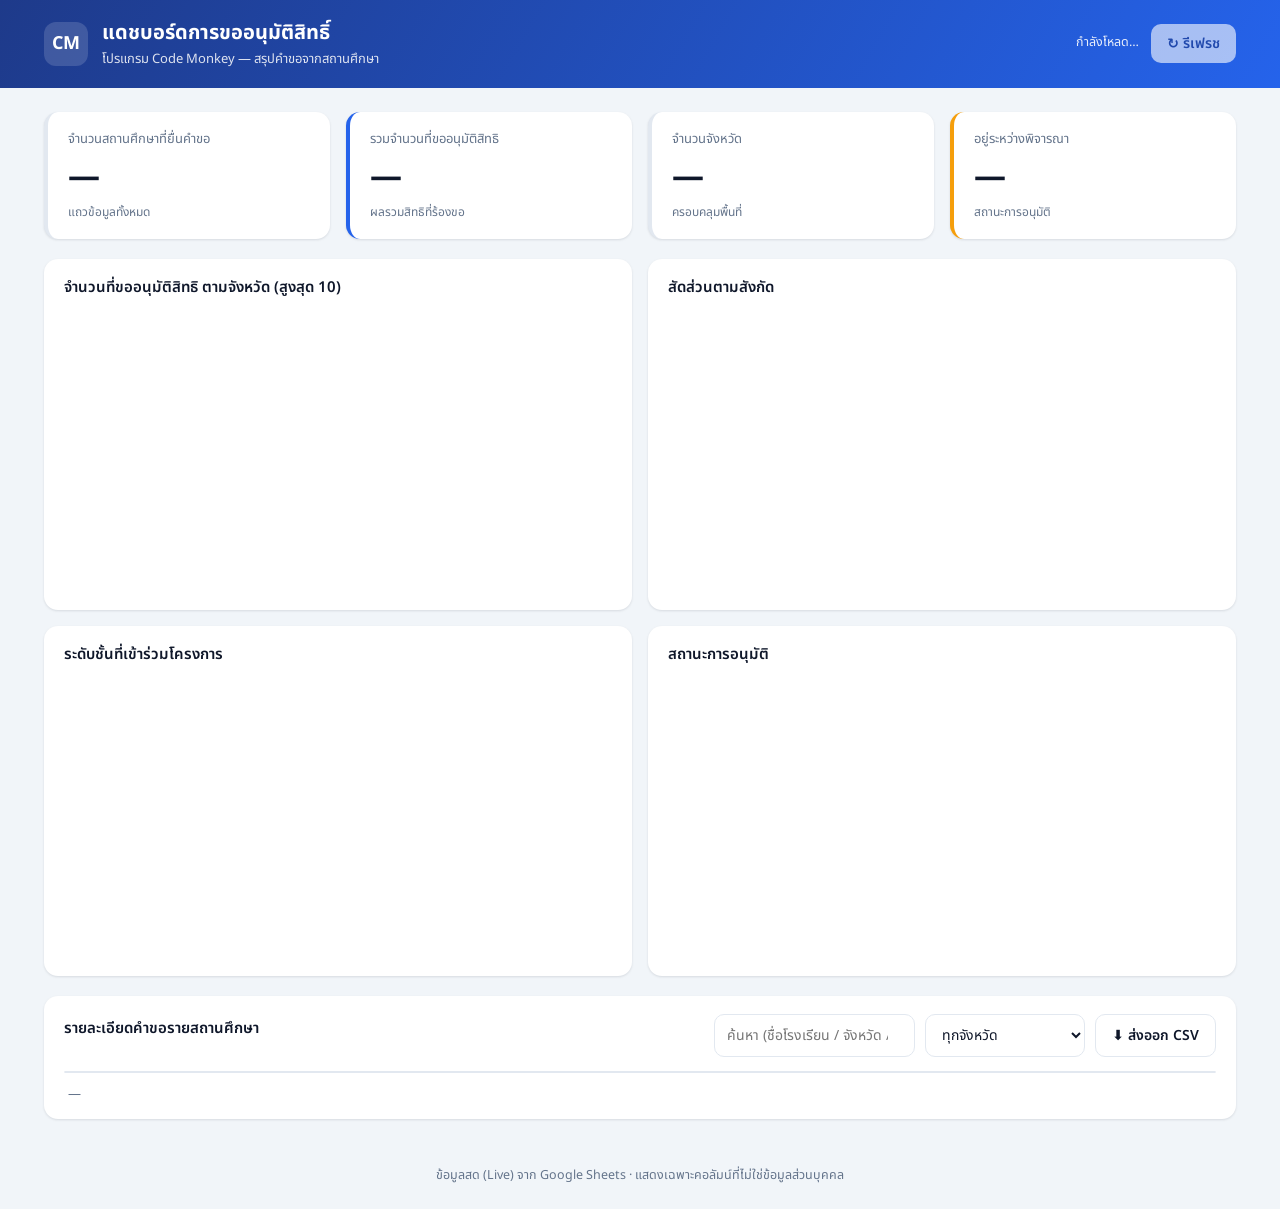
==== index.html @ 5d995e4c "Code Monkey approval dashboard: live Google Sheets view + hardened EC2 deploy kit" ====
<!DOCTYPE html>
<html lang="th">
<head>
  <meta charset="UTF-8" />
  <meta name="viewport" content="width=device-width, initial-scale=1.0" />
  <meta name="referrer" content="no-referrer" />
  <title>แดชบอร์ดการขออนุมัติสิทธิ์ โปรแกรม Code Monkey</title>
  <link rel="preconnect" href="https://fonts.googleapis.com" />
  <link rel="preconnect" href="https://fonts.gstatic.com" crossorigin />
  <link href="https://fonts.googleapis.com/css2?family=Noto+Sans+Thai:wght@400;500;600;700&display=swap" rel="stylesheet" />
  <link rel="stylesheet" href="assets/css/styles.css" />
</head>
<body>
  <header class="topbar">
    <div class="topbar-inner">
      <div class="brand">
        <div class="brand-mark">CM</div>
        <div>
          <h1>แดชบอร์ดการขออนุมัติสิทธิ์</h1>
          <p class="subtitle">โปรแกรม Code Monkey — สรุปคำขอจากสถานศึกษา</p>
        </div>
      </div>
      <div class="topbar-actions">
        <span id="lastUpdated" class="last-updated">กำลังโหลด…</span>
        <button id="refreshBtn" class="btn" type="button" title="ดึงข้อมูลล่าสุด">↻ รีเฟรช</button>
      </div>
    </div>
  </header>

  <main class="container">
    <section id="statusBanner" class="banner" hidden></section>

    <!-- KPI cards -->
    <section class="kpi-grid" aria-label="สรุปภาพรวม">
      <div class="kpi-card">
        <div class="kpi-label">จำนวนสถานศึกษาที่ยื่นคำขอ</div>
        <div class="kpi-value" id="kpiSchools">—</div>
        <div class="kpi-foot">แถวข้อมูลทั้งหมด</div>
      </div>
      <div class="kpi-card accent">
        <div class="kpi-label">รวมจำนวนที่ขออนุมัติสิทธิ</div>
        <div class="kpi-value" id="kpiSeats">—</div>
        <div class="kpi-foot">ผลรวมสิทธิที่ร้องขอ</div>
      </div>
      <div class="kpi-card">
        <div class="kpi-label">จำนวนจังหวัด</div>
        <div class="kpi-value" id="kpiProvinces">—</div>
        <div class="kpi-foot">ครอบคลุมพื้นที่</div>
      </div>
      <div class="kpi-card warn">
        <div class="kpi-label">อยู่ระหว่างพิจารณา</div>
        <div class="kpi-value" id="kpiPending">—</div>
        <div class="kpi-foot">สถานะการอนุมัติ</div>
      </div>
    </section>

    <!-- Charts -->
    <section class="chart-grid">
      <div class="panel">
        <h2>จำนวนที่ขออนุมัติสิทธิ ตามจังหวัด (สูงสุด 10)</h2>
        <div class="chart-wrap"><canvas id="chartProvince"></canvas></div>
      </div>
      <div class="panel">
        <h2>สัดส่วนตามสังกัด</h2>
        <div class="chart-wrap"><canvas id="chartAffiliation"></canvas></div>
      </div>
      <div class="panel">
        <h2>ระดับชั้นที่เข้าร่วมโครงการ</h2>
        <div class="chart-wrap"><canvas id="chartGrade"></canvas></div>
      </div>
      <div class="panel">
        <h2>สถานะการอนุมัติ</h2>
        <div class="chart-wrap"><canvas id="chartStatus"></canvas></div>
      </div>
    </section>

    <!-- Table -->
    <section class="panel table-panel">
      <div class="table-toolbar">
        <h2>รายละเอียดคำขอรายสถานศึกษา</h2>
        <div class="table-controls">
          <input id="searchBox" class="input" type="search" placeholder="ค้นหา (ชื่อโรงเรียน / จังหวัด / อำเภอ)…" />
          <select id="provinceFilter" class="input">
            <option value="">ทุกจังหวัด</option>
          </select>
          <button id="exportBtn" class="btn ghost" type="button">⬇ ส่งออก CSV</button>
        </div>
      </div>
      <div class="table-scroll">
        <table id="dataTable">
          <thead><tr id="tableHead"></tr></thead>
          <tbody id="tableBody"></tbody>
        </table>
      </div>
      <div class="table-foot">
        <span id="rowCount">—</span>
      </div>
    </section>
  </main>

  <footer class="sitefoot">
    <span>ข้อมูลสด (Live) จาก Google Sheets · แสดงเฉพาะคอลัมน์ที่ไม่ใช่ข้อมูลส่วนบุคคล</span>
  </footer>

  <!-- Self-hosted vendor libraries (no third-party runtime dependency) -->
  <script src="vendor/papaparse.min.js"></script>
  <script src="vendor/chart.umd.js"></script>
  <script src="assets/js/config.js"></script>
  <script src="assets/js/app.js"></script>
</body>
</html>
---- assets/css/styles.css ----
:root {
  --bg: #f1f5f9;
  --panel: #ffffff;
  --ink: #0f172a;
  --muted: #64748b;
  --line: #e2e8f0;
  --brand: #2563eb;
  --brand-dark: #1e3a8a;
  --warn: #f59e0b;
  --ok: #16a34a;
  --shadow: 0 1px 3px rgba(15, 23, 42, .08), 0 1px 2px rgba(15, 23, 42, .04);
  --radius: 14px;
}

* { box-sizing: border-box; }
html, body { margin: 0; padding: 0; }
body {
  font-family: 'Noto Sans Thai', system-ui, sans-serif;
  background: var(--bg);
  color: var(--ink);
  line-height: 1.5;
}

/* Topbar */
.topbar { background: linear-gradient(120deg, var(--brand-dark), var(--brand)); color: #fff; }
.topbar-inner {
  max-width: 1240px; margin: 0 auto; padding: 18px 24px;
  display: flex; align-items: center; justify-content: space-between; gap: 16px; flex-wrap: wrap;
}
.brand { display: flex; align-items: center; gap: 14px; }
.brand-mark {
  width: 44px; height: 44px; border-radius: 12px; background: rgba(255,255,255,.15);
  display: grid; place-items: center; font-weight: 700; letter-spacing: .5px; font-size: 18px;
}
.topbar h1 { font-size: 20px; margin: 0; font-weight: 700; }
.subtitle { margin: 2px 0 0; font-size: 13px; opacity: .85; }
.topbar-actions { display: flex; align-items: center; gap: 12px; }
.last-updated { font-size: 12.5px; opacity: .9; }

/* Buttons + inputs */
.btn {
  border: 0; background: #fff; color: var(--brand-dark); font-weight: 600;
  padding: 9px 16px; border-radius: 10px; cursor: pointer; font-family: inherit; font-size: 14px;
  transition: transform .05s ease, box-shadow .15s ease;
}
.btn:hover { box-shadow: var(--shadow); }
.btn:active { transform: translateY(1px); }
.btn:disabled { opacity: .6; cursor: default; }
.btn.ghost { background: transparent; border: 1px solid var(--line); color: var(--ink); }
.input {
  font-family: inherit; font-size: 14px; padding: 9px 12px; border: 1px solid var(--line);
  border-radius: 10px; background: #fff; color: var(--ink); min-width: 160px;
}
.input:focus { outline: 2px solid rgba(37,99,235,.35); border-color: var(--brand); }

/* Layout */
.container { max-width: 1240px; margin: 0 auto; padding: 24px; }

.banner { padding: 12px 16px; border-radius: 10px; margin-bottom: 18px; font-size: 14px; }
.banner.info { background: #eff6ff; color: #1e40af; border: 1px solid #bfdbfe; }
.banner.error { background: #fef2f2; color: #991b1b; border: 1px solid #fecaca; }

/* KPI */
.kpi-grid { display: grid; grid-template-columns: repeat(4, 1fr); gap: 16px; margin-bottom: 20px; }
.kpi-card { background: var(--panel); border-radius: var(--radius); padding: 18px 20px; box-shadow: var(--shadow); border-left: 4px solid var(--line); }
.kpi-card.accent { border-left-color: var(--brand); }
.kpi-card.warn { border-left-color: var(--warn); }
.kpi-label { font-size: 13px; color: var(--muted); }
.kpi-value { font-size: 32px; font-weight: 700; margin: 4px 0 2px; }
.kpi-foot { font-size: 12px; color: var(--muted); }

/* Panels + charts */
.panel { background: var(--panel); border-radius: var(--radius); padding: 18px 20px; box-shadow: var(--shadow); }
.panel h2 { font-size: 15px; margin: 0 0 12px; font-weight: 600; }
.chart-grid { display: grid; grid-template-columns: repeat(2, 1fr); gap: 16px; margin-bottom: 20px; }
.chart-wrap { position: relative; height: 280px; }

/* Table */
.table-panel { padding-bottom: 8px; }
.table-toolbar { display: flex; align-items: center; justify-content: space-between; gap: 12px; flex-wrap: wrap; margin-bottom: 14px; }
.table-controls { display: flex; gap: 10px; flex-wrap: wrap; }
.table-scroll { overflow: auto; border: 1px solid var(--line); border-radius: 12px; max-height: 620px; }
table { border-collapse: collapse; width: 100%; font-size: 13.5px; white-space: nowrap; }
thead th {
  position: sticky; top: 0; z-index: 2; background: #f8fafc; text-align: left;
  padding: 11px 14px; border-bottom: 2px solid var(--line); font-weight: 600; color: #334155;
}
th.sortable { cursor: pointer; user-select: none; }
th.sortable:hover { background: #eef2f7; }
tbody td { padding: 10px 14px; border-bottom: 1px solid var(--line); }
tbody tr:nth-child(even) { background: #fbfcfe; }
tbody tr:hover { background: #eff6ff; }
td.num { text-align: right; font-variant-numeric: tabular-nums; font-weight: 600; }
td.empty { text-align: center; color: var(--muted); padding: 28px; }
.pill { display: inline-block; padding: 3px 10px; border-radius: 999px; font-size: 12.5px; font-weight: 600; }
.pill.pending { background: #fef3c7; color: #92400e; }
.table-foot { padding: 12px 4px 6px; font-size: 13px; color: var(--muted); }

.sitefoot { text-align: center; color: var(--muted); font-size: 12.5px; padding: 24px; }

/* Responsive */
@media (max-width: 900px) {
  .kpi-grid { grid-template-columns: repeat(2, 1fr); }
  .chart-grid { grid-template-columns: 1fr; }
}
@media (max-width: 520px) {
  .kpi-grid { grid-template-columns: 1fr; }
  .topbar h1 { font-size: 17px; }
}
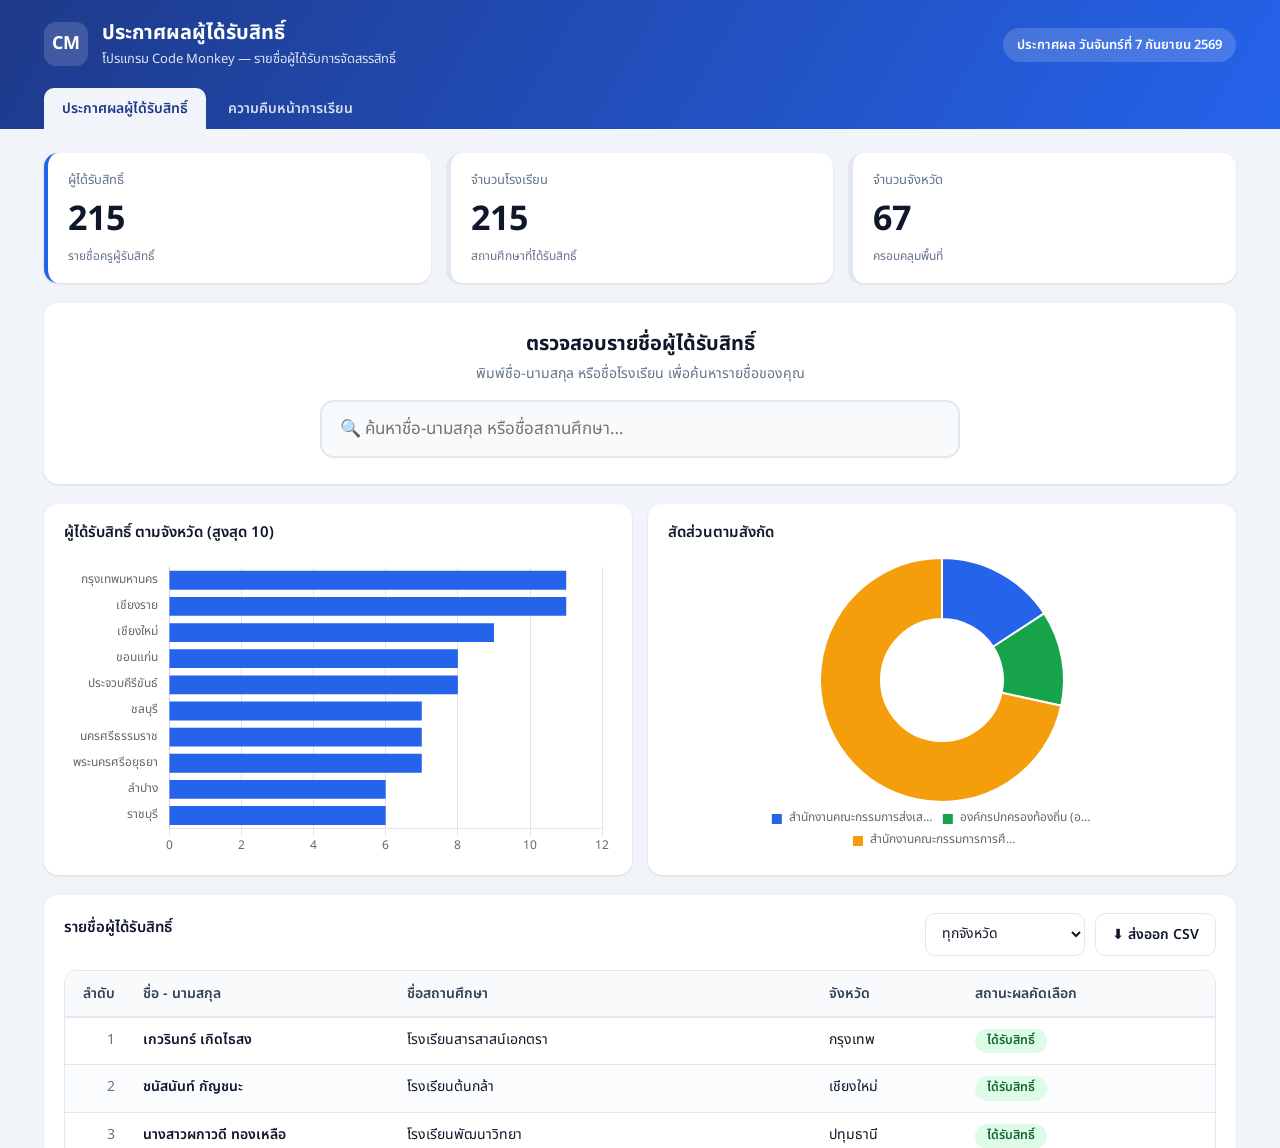
==== commit 20d917b8: "Make results the home page, add tab nav, remove Google Sheet dashboard - / now redirects to results/" ====
--- a/index.html
+++ b/index.html
@@ -4,108 +4,11 @@
   <meta charset="UTF-8" />
   <meta name="viewport" content="width=device-width, initial-scale=1.0" />
   <meta name="referrer" content="no-referrer" />
-  <title>แดชบอร์ดการขออนุมัติสิทธิ์ โปรแกรม Code Monkey</title>
-  <link rel="preconnect" href="https://fonts.googleapis.com" />
-  <link rel="preconnect" href="https://fonts.gstatic.com" crossorigin />
-  <link href="https://fonts.googleapis.com/css2?family=Noto+Sans+Thai:wght@400;500;600;700&display=swap" rel="stylesheet" />
-  <link rel="stylesheet" href="assets/css/styles.css" />
+  <!-- Home opens the winners announcement; it links to the progress page via its tab bar. -->
+  <meta http-equiv="refresh" content="0; url=results/" />
+  <title>โปรแกรม Code Monkey</title>
 </head>
 <body>
-  <header class="topbar">
-    <div class="topbar-inner">
-      <div class="brand">
-        <div class="brand-mark">CM</div>
-        <div>
-          <h1>แดชบอร์ดการขออนุมัติสิทธิ์</h1>
-          <p class="subtitle">โปรแกรม Code Monkey — สรุปคำขอจากสถานศึกษา</p>
-        </div>
-      </div>
-      <div class="topbar-actions">
-        <span id="lastUpdated" class="last-updated">กำลังโหลด…</span>
-        <button id="refreshBtn" class="btn" type="button" title="ดึงข้อมูลล่าสุด">↻ รีเฟรช</button>
-      </div>
-    </div>
-  </header>
-
-  <main class="container">
-    <section id="statusBanner" class="banner" hidden></section>
-
-    <!-- KPI cards -->
-    <section class="kpi-grid" aria-label="สรุปภาพรวม">
-      <div class="kpi-card">
-        <div class="kpi-label">จำนวนสถานศึกษาที่ยื่นคำขอ</div>
-        <div class="kpi-value" id="kpiSchools">—</div>
-        <div class="kpi-foot">แถวข้อมูลทั้งหมด</div>
-      </div>
-      <div class="kpi-card accent">
-        <div class="kpi-label">รวมจำนวนที่ขออนุมัติสิทธิ</div>
-        <div class="kpi-value" id="kpiSeats">—</div>
-        <div class="kpi-foot">ผลรวมสิทธิที่ร้องขอ</div>
-      </div>
-      <div class="kpi-card">
-        <div class="kpi-label">จำนวนจังหวัด</div>
-        <div class="kpi-value" id="kpiProvinces">—</div>
-        <div class="kpi-foot">ครอบคลุมพื้นที่</div>
-      </div>
-      <div class="kpi-card warn">
-        <div class="kpi-label">อยู่ระหว่างพิจารณา</div>
-        <div class="kpi-value" id="kpiPending">—</div>
-        <div class="kpi-foot">สถานะการอนุมัติ</div>
-      </div>
-    </section>
-
-    <!-- Charts -->
-    <section class="chart-grid">
-      <div class="panel">
-        <h2>จำนวนที่ขออนุมัติสิทธิ ตามจังหวัด (สูงสุด 10)</h2>
-        <div class="chart-wrap"><canvas id="chartProvince"></canvas></div>
-      </div>
-      <div class="panel">
-        <h2>สัดส่วนตามสังกัด</h2>
-        <div class="chart-wrap"><canvas id="chartAffiliation"></canvas></div>
-      </div>
-      <div class="panel">
-        <h2>ระดับชั้นที่เข้าร่วมโครงการ</h2>
-        <div class="chart-wrap"><canvas id="chartGrade"></canvas></div>
-      </div>
-      <div class="panel">
-        <h2>สถานะการอนุมัติ</h2>
-        <div class="chart-wrap"><canvas id="chartStatus"></canvas></div>
-      </div>
-    </section>
-
-    <!-- Table -->
-    <section class="panel table-panel">
-      <div class="table-toolbar">
-        <h2>รายละเอียดคำขอรายสถานศึกษา</h2>
-        <div class="table-controls">
-          <input id="searchBox" class="input" type="search" placeholder="ค้นหา (ชื่อโรงเรียน / จังหวัด / อำเภอ)…" />
-          <select id="provinceFilter" class="input">
-            <option value="">ทุกจังหวัด</option>
-          </select>
-          <button id="exportBtn" class="btn ghost" type="button">⬇ ส่งออก CSV</button>
-        </div>
-      </div>
-      <div class="table-scroll">
-        <table id="dataTable">
-          <thead><tr id="tableHead"></tr></thead>
-          <tbody id="tableBody"></tbody>
-        </table>
-      </div>
-      <div class="table-foot">
-        <span id="rowCount">—</span>
-      </div>
-    </section>
-  </main>
-
-  <footer class="sitefoot">
-    <span>ข้อมูลสด (Live) จาก Google Sheets · แสดงเฉพาะคอลัมน์ที่ไม่ใช่ข้อมูลส่วนบุคคล</span>
-  </footer>
-
-  <!-- Self-hosted vendor libraries (no third-party runtime dependency) -->
-  <script src="vendor/papaparse.min.js"></script>
-  <script src="vendor/chart.umd.js"></script>
-  <script src="assets/js/config.js"></script>
-  <script src="assets/js/app.js"></script>
+  <p><a href="results/">ประกาศผลผู้ได้รับสิทธิ์</a> · <a href="progress/">ความคืบหน้าการเรียน</a></p>
 </body>
 </html>
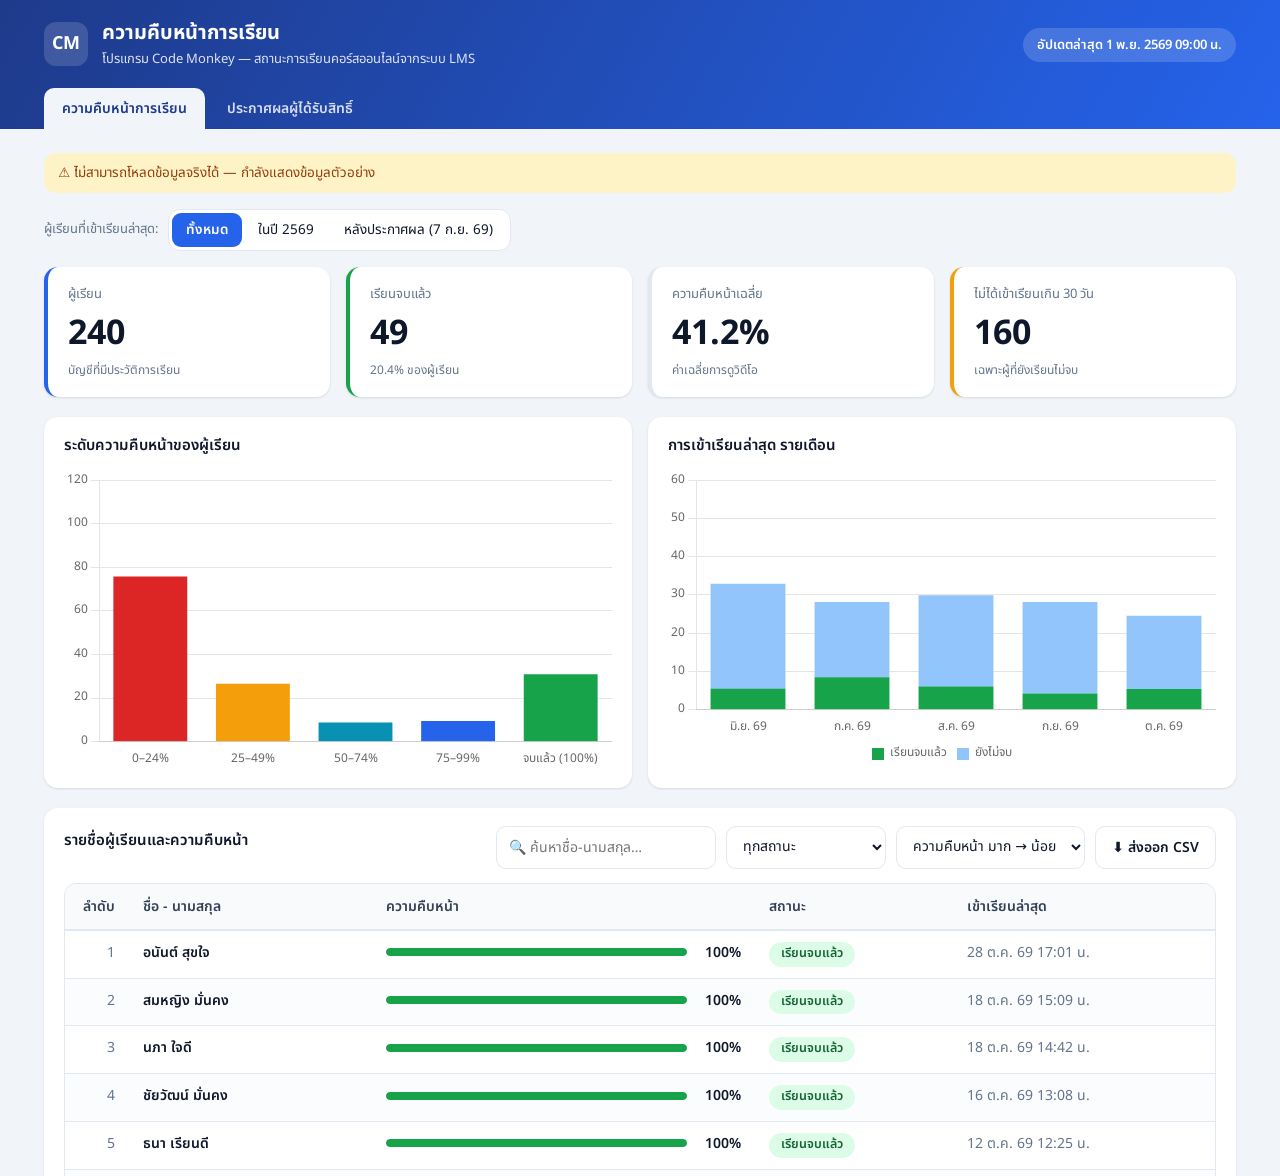
==== commit 00073647: "Progress page as home with full learner list (name + % progress) - / now opens progress/; progress i" ====
--- a/index.html
+++ b/index.html
@@ -4,11 +4,11 @@
   <meta charset="UTF-8" />
   <meta name="viewport" content="width=device-width, initial-scale=1.0" />
   <meta name="referrer" content="no-referrer" />
-  <!-- Home opens the winners announcement; it links to the progress page via its tab bar. -->
-  <meta http-equiv="refresh" content="0; url=results/" />
+  <!-- Home opens the learning-progress page; it links to the results page via its tab bar. -->
+  <meta http-equiv="refresh" content="0; url=progress/" />
   <title>โปรแกรม Code Monkey</title>
 </head>
 <body>
-  <p><a href="results/">ประกาศผลผู้ได้รับสิทธิ์</a> · <a href="progress/">ความคืบหน้าการเรียน</a></p>
+  <p><a href="progress/">ความคืบหน้าการเรียน</a> · <a href="results/">ประกาศผลผู้ได้รับสิทธิ์</a></p>
 </body>
 </html>
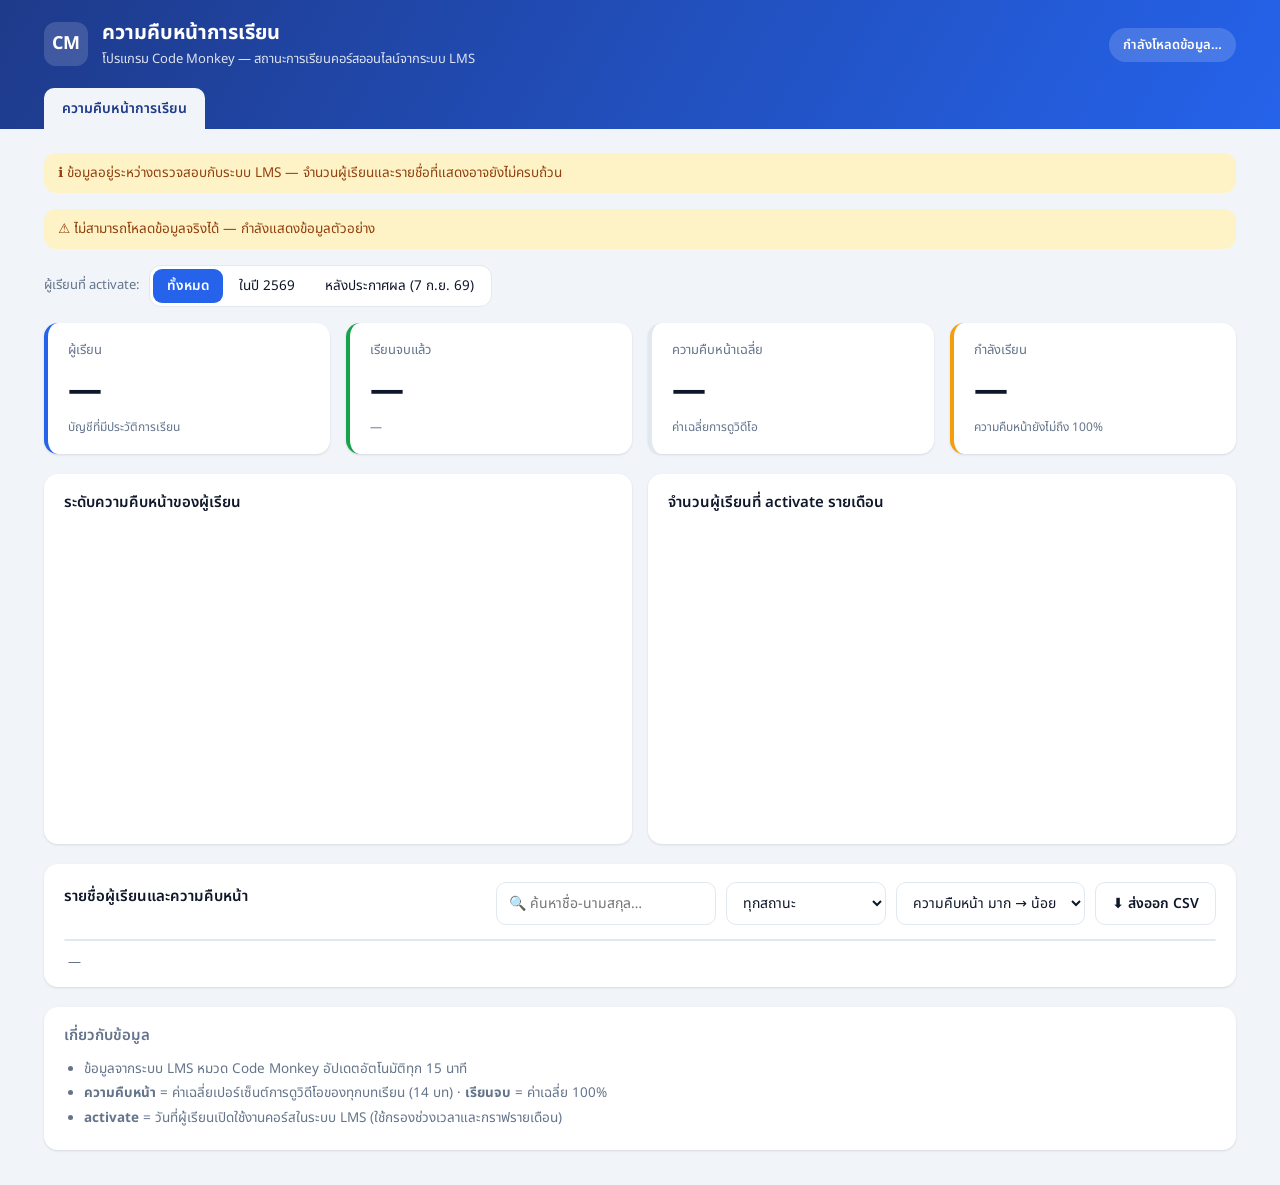
==== commit ab1459b0: "Close winners page for now; use full Coding Adventure course names - results/: announcement closed (" ====
--- a/index.html
+++ b/index.html
@@ -4,11 +4,11 @@
   <meta charset="UTF-8" />
   <meta name="viewport" content="width=device-width, initial-scale=1.0" />
   <meta name="referrer" content="no-referrer" />
-  <!-- Home opens the learning-progress page; it links to the results page via its tab bar. -->
+  <!-- Home opens the learning-progress page. -->
   <meta http-equiv="refresh" content="0; url=progress/" />
   <title>โปรแกรม Code Monkey</title>
 </head>
 <body>
-  <p><a href="progress/">ความคืบหน้าการเรียน</a> · <a href="results/">ประกาศผลผู้ได้รับสิทธิ์</a></p>
+  <p><a href="progress/">ความคืบหน้าการเรียน</a></p>
 </body>
 </html>
